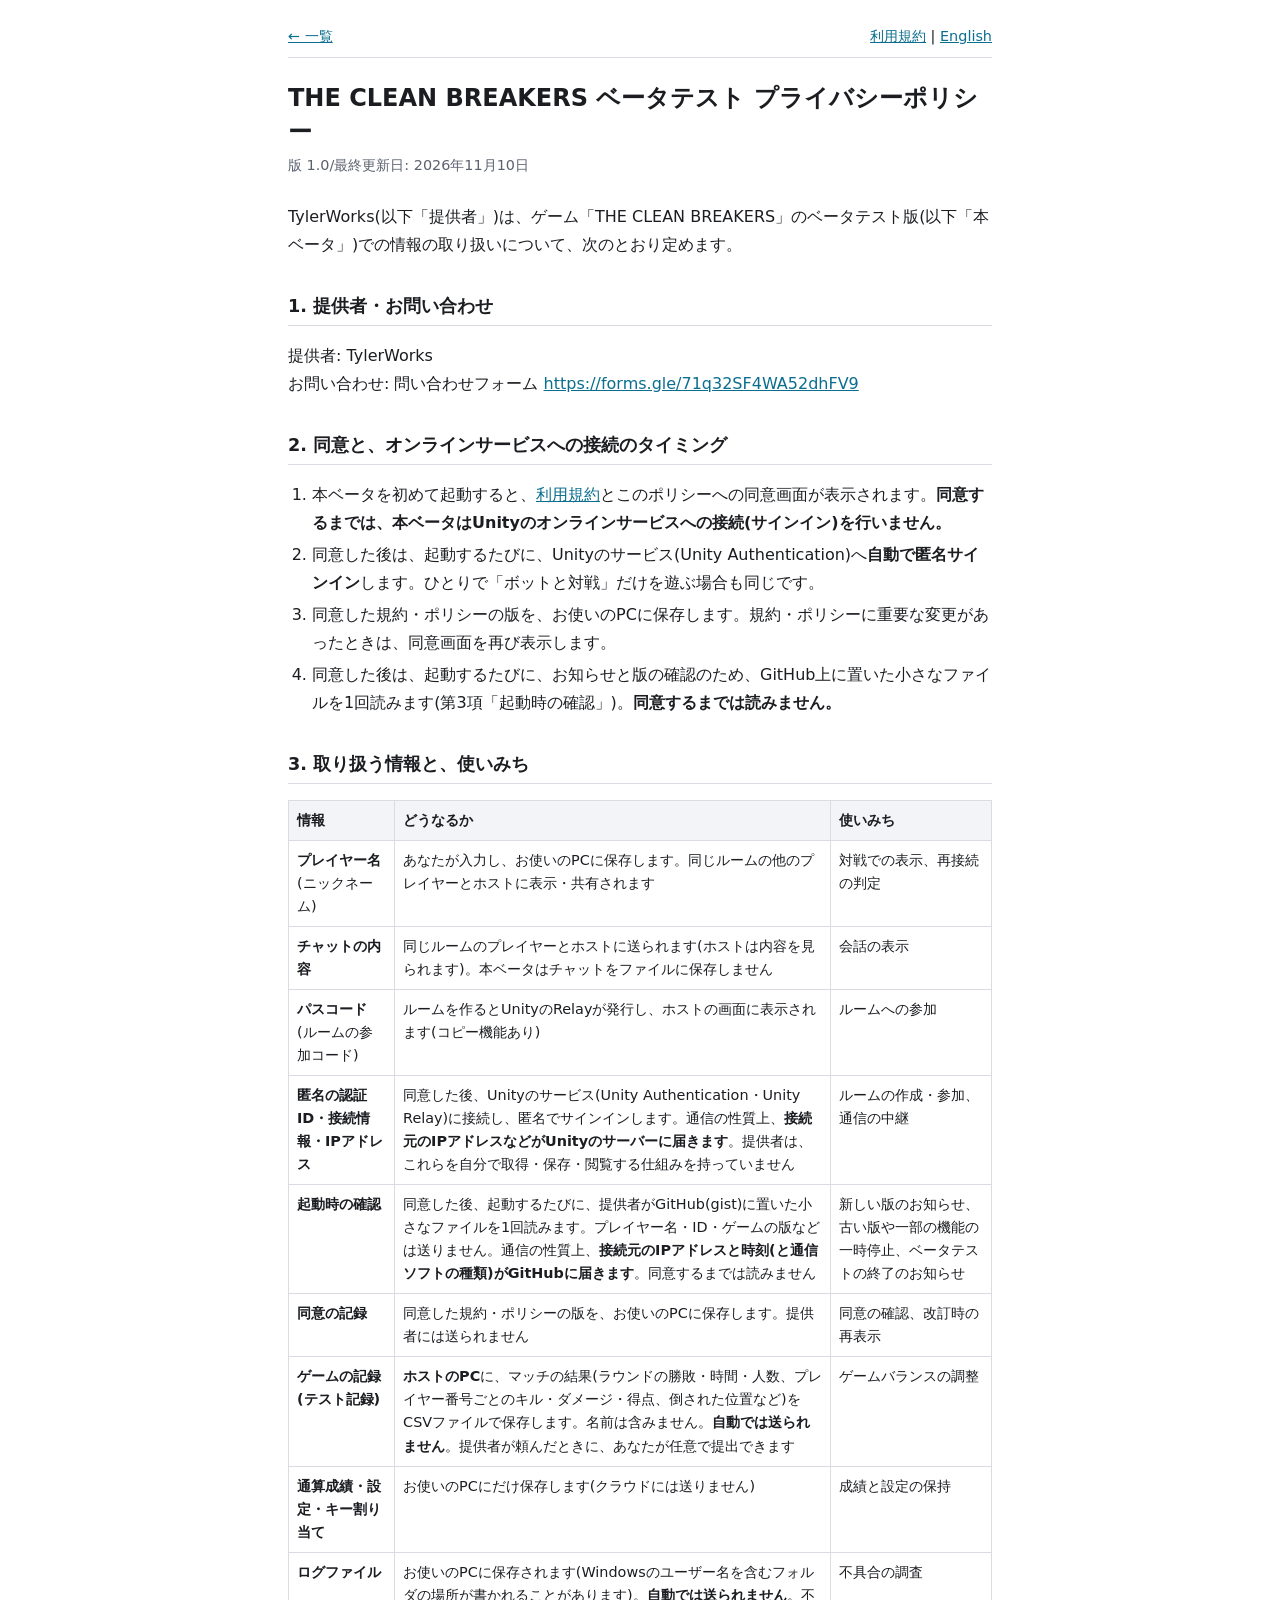
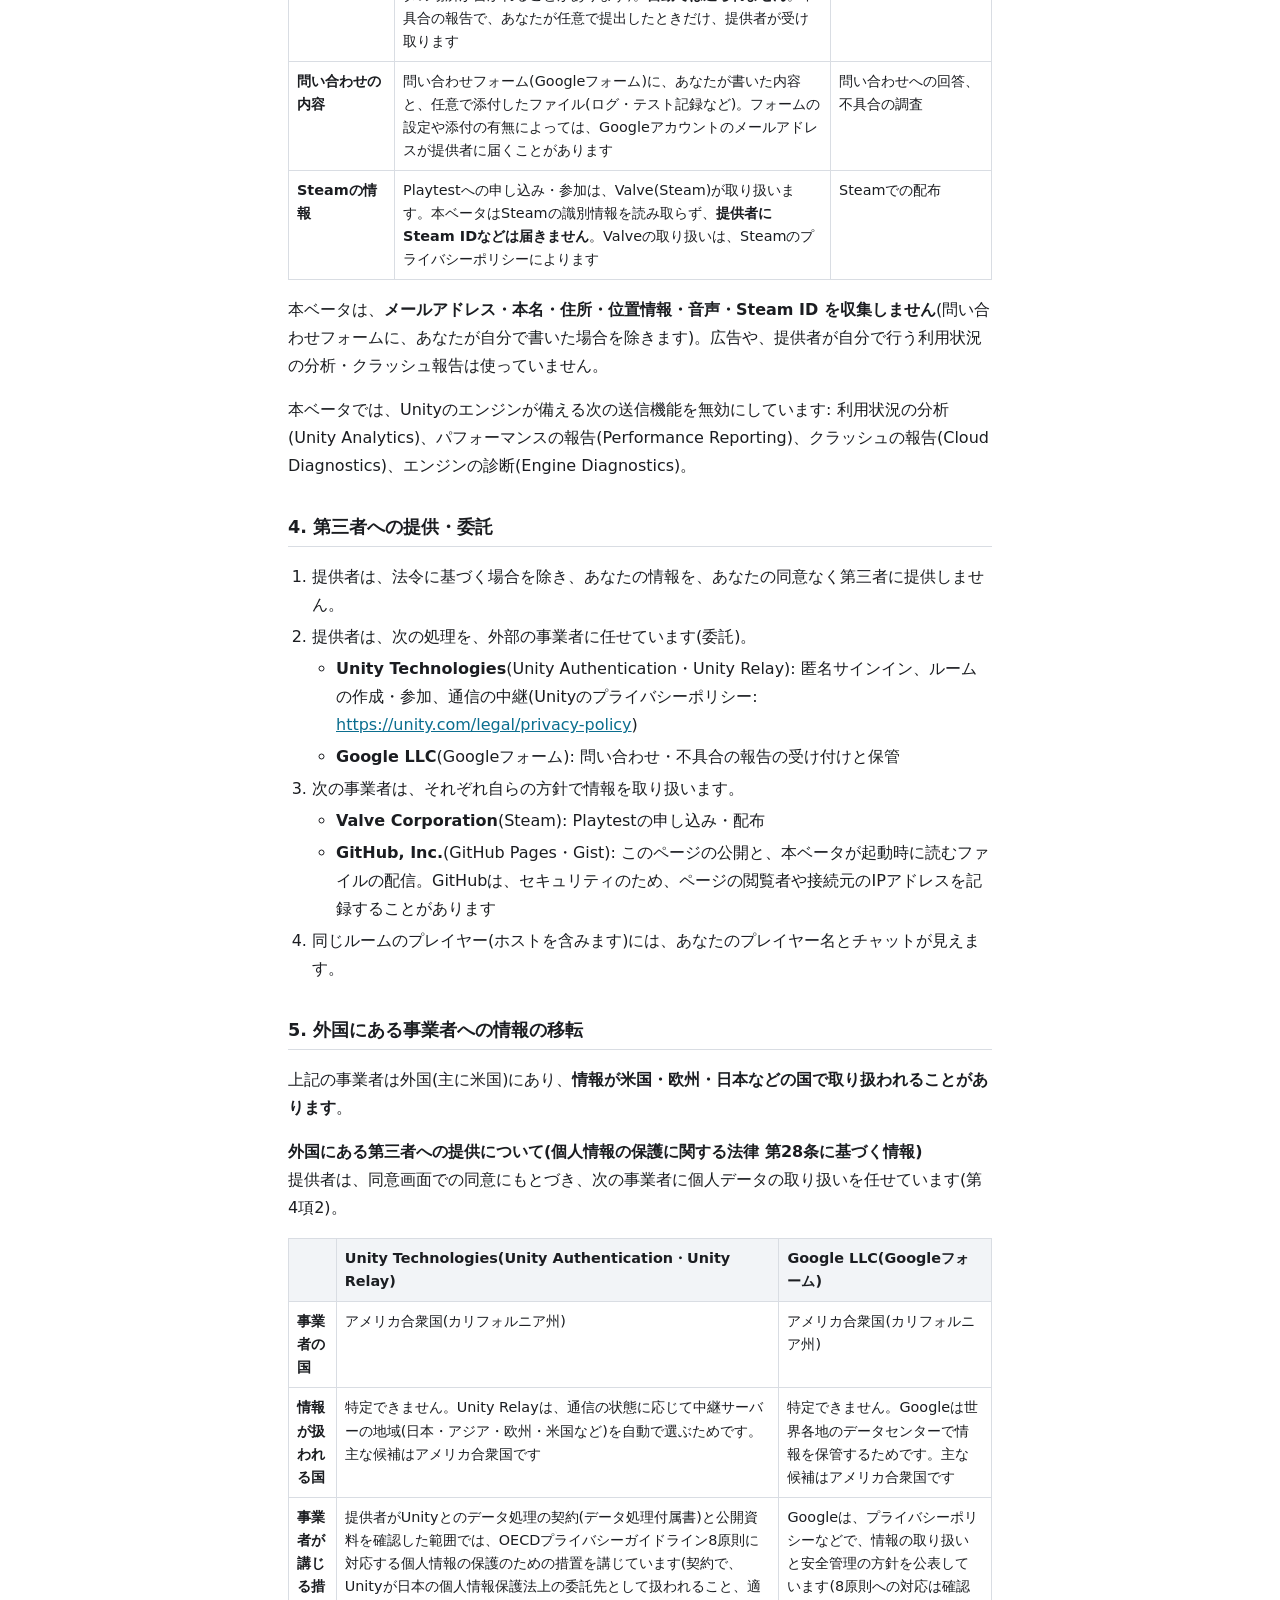
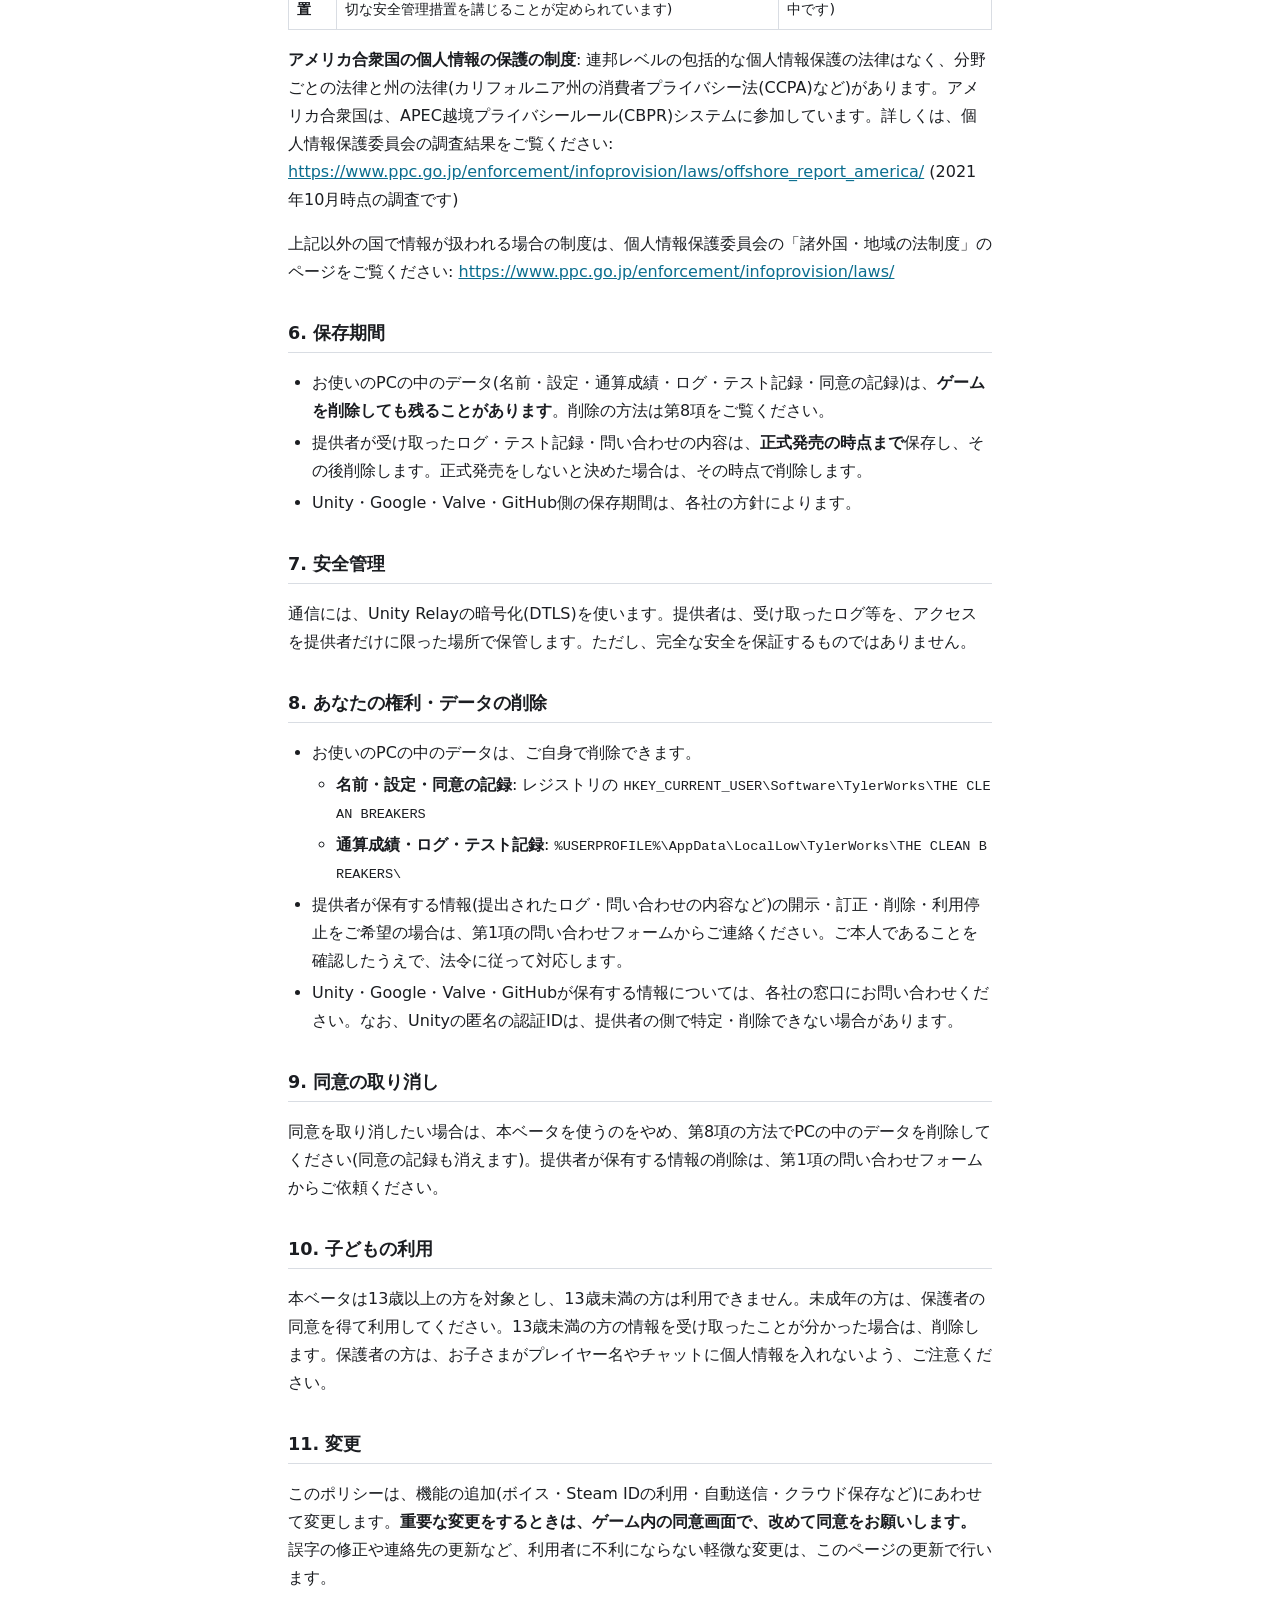
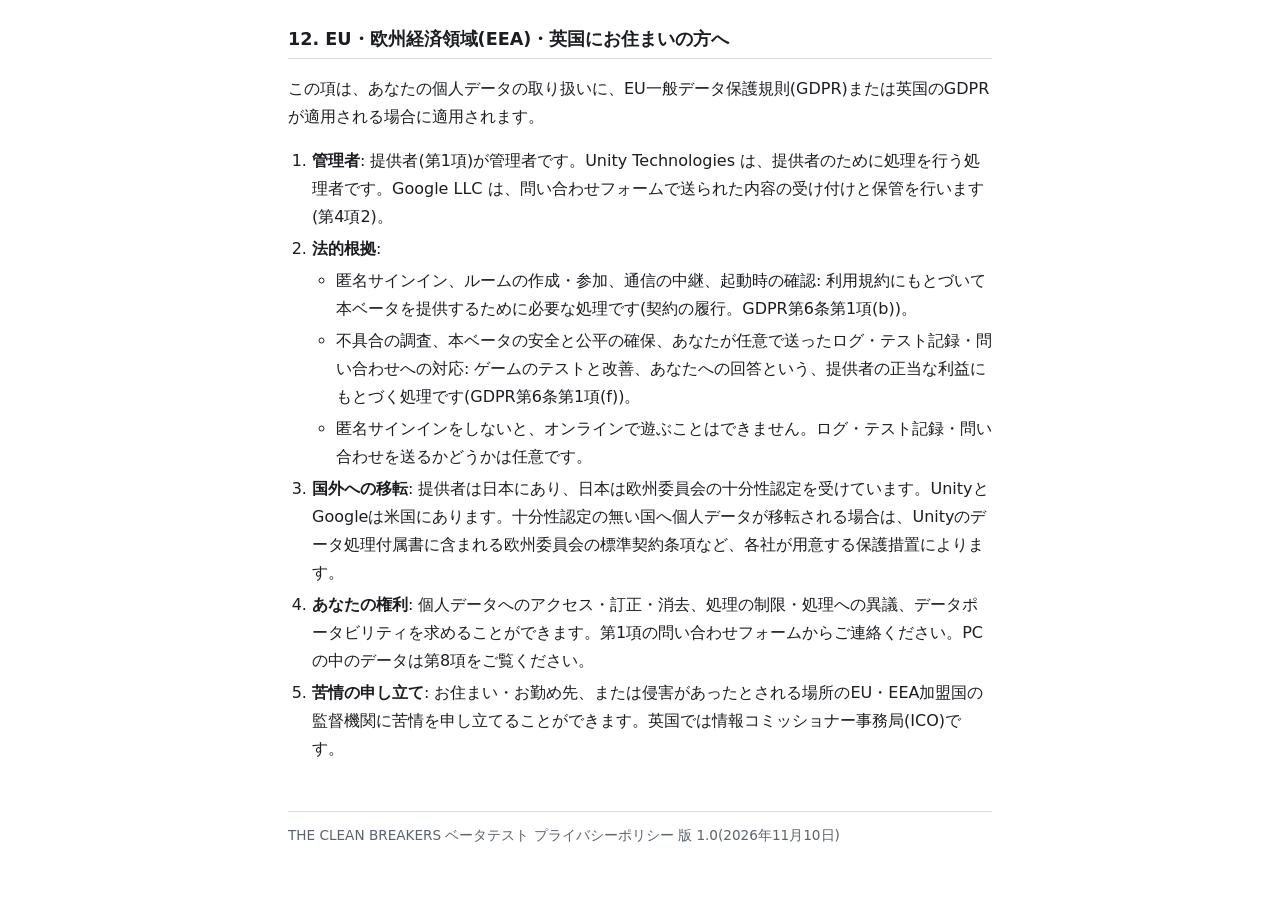
==== privacy_ja.html @ f7ca69fb "規約・プライバシーポリシー 1.0 を公開" ====
<!doctype html>
<html lang="ja">
<head>
<meta charset="utf-8">
<meta name="viewport" content="width=device-width, initial-scale=1">
<title>プライバシーポリシー | THE CLEAN BREAKERS ベータテスト</title>
<link rel="stylesheet" href="style.css">
</head>
<body>
<main>
<nav class="lang">
  <a href="index.html">← 一覧</a>
  <span><a href="terms_ja.html">利用規約</a> | <a href="privacy_en.html" lang="en" hreflang="en">English</a></span>
</nav>

<h1>THE CLEAN BREAKERS ベータテスト プライバシーポリシー</h1>
<p class="meta">版 1.0/最終更新日: 2026年11月10日</p>

<p>TylerWorks(以下「提供者」)は、ゲーム「THE CLEAN BREAKERS」のベータテスト版(以下「本ベータ」)での情報の取り扱いについて、次のとおり定めます。</p>

<h2>1. 提供者・お問い合わせ</h2>
<p>提供者: TylerWorks<br>
お問い合わせ: 問い合わせフォーム <a href="https://forms.gle/71q32SF4WA52dhFV9">https://forms.gle/71q32SF4WA52dhFV9</a></p>

<h2>2. 同意と、オンラインサービスへの接続のタイミング</h2>
<ol>
  <li>本ベータを初めて起動すると、<a href="terms_ja.html">利用規約</a>とこのポリシーへの同意画面が表示されます。<strong>同意するまでは、本ベータはUnityのオンラインサービスへの接続(サインイン)を行いません。</strong></li>
  <li>同意した後は、起動するたびに、Unityのサービス(Unity Authentication)へ<strong>自動で匿名サインイン</strong>します。ひとりで「ボットと対戦」だけを遊ぶ場合も同じです。</li>
  <li>同意した規約・ポリシーの版を、お使いのPCに保存します。規約・ポリシーに重要な変更があったときは、同意画面を再び表示します。</li>
  <li>同意した後は、起動するたびに、お知らせと版の確認のため、GitHub上に置いた小さなファイルを1回読みます(第3項「起動時の確認」)。<strong>同意するまでは読みません。</strong></li>
</ol>

<h2>3. 取り扱う情報と、使いみち</h2>
<div class="table-wrap">
<table>
  <thead><tr><th>情報</th><th>どうなるか</th><th>使いみち</th></tr></thead>
  <tbody>
    <tr><td><strong>プレイヤー名</strong>(ニックネーム)</td><td>あなたが入力し、お使いのPCに保存します。同じルームの他のプレイヤーとホストに表示・共有されます</td><td>対戦での表示、再接続の判定</td></tr>
    <tr><td><strong>チャットの内容</strong></td><td>同じルームのプレイヤーとホストに送られます(ホストは内容を見られます)。本ベータはチャットをファイルに保存しません</td><td>会話の表示</td></tr>
    <tr><td><strong>パスコード</strong>(ルームの参加コード)</td><td>ルームを作るとUnityのRelayが発行し、ホストの画面に表示されます(コピー機能あり)</td><td>ルームへの参加</td></tr>
    <tr><td><strong>匿名の認証ID・接続情報・IPアドレス</strong></td><td>同意した後、Unityのサービス(Unity Authentication・Unity Relay)に接続し、匿名でサインインします。通信の性質上、<strong>接続元のIPアドレスなどがUnityのサーバーに届きます</strong>。提供者は、これらを自分で取得・保存・閲覧する仕組みを持っていません</td><td>ルームの作成・参加、通信の中継</td></tr>
    <tr><td><strong>起動時の確認</strong></td><td>同意した後、起動するたびに、提供者がGitHub(gist)に置いた小さなファイルを1回読みます。プレイヤー名・ID・ゲームの版などは送りません。通信の性質上、<strong>接続元のIPアドレスと時刻(と通信ソフトの種類)がGitHubに届きます</strong>。同意するまでは読みません</td><td>新しい版のお知らせ、古い版や一部の機能の一時停止、ベータテストの終了のお知らせ</td></tr>
    <tr><td><strong>同意の記録</strong></td><td>同意した規約・ポリシーの版を、お使いのPCに保存します。提供者には送られません</td><td>同意の確認、改訂時の再表示</td></tr>
    <tr><td><strong>ゲームの記録(テスト記録)</strong></td><td><strong>ホストのPC</strong>に、マッチの結果(ラウンドの勝敗・時間・人数、プレイヤー番号ごとのキル・ダメージ・得点、倒された位置など)をCSVファイルで保存します。名前は含みません。<strong>自動では送られません</strong>。提供者が頼んだときに、あなたが任意で提出できます</td><td>ゲームバランスの調整</td></tr>
    <tr><td><strong>通算成績・設定・キー割り当て</strong></td><td>お使いのPCにだけ保存します(クラウドには送りません)</td><td>成績と設定の保持</td></tr>
    <tr><td><strong>ログファイル</strong></td><td>お使いのPCに保存されます(Windowsのユーザー名を含むフォルダの場所が書かれることがあります)。<strong>自動では送られません</strong>。不具合の報告で、あなたが任意で提出したときだけ、提供者が受け取ります</td><td>不具合の調査</td></tr>
    <tr><td><strong>問い合わせの内容</strong></td><td>問い合わせフォーム(Googleフォーム)に、あなたが書いた内容と、任意で添付したファイル(ログ・テスト記録など)。フォームの設定や添付の有無によっては、Googleアカウントのメールアドレスが提供者に届くことがあります</td><td>問い合わせへの回答、不具合の調査</td></tr>
    <tr><td><strong>Steamの情報</strong></td><td>Playtestへの申し込み・参加は、Valve(Steam)が取り扱います。本ベータはSteamの識別情報を読み取らず、<strong>提供者にSteam IDなどは届きません</strong>。Valveの取り扱いは、Steamのプライバシーポリシーによります</td><td>Steamでの配布</td></tr>
  </tbody>
</table>
</div>
<p>本ベータは、<strong>メールアドレス・本名・住所・位置情報・音声・Steam ID を収集しません</strong>(問い合わせフォームに、あなたが自分で書いた場合を除きます)。広告や、提供者が自分で行う利用状況の分析・クラッシュ報告は使っていません。</p>
<p>本ベータでは、Unityのエンジンが備える次の送信機能を無効にしています: 利用状況の分析(Unity Analytics)、パフォーマンスの報告(Performance Reporting)、クラッシュの報告(Cloud Diagnostics)、エンジンの診断(Engine Diagnostics)。</p>

<h2>4. 第三者への提供・委託</h2>
<ol>
  <li>提供者は、法令に基づく場合を除き、あなたの情報を、あなたの同意なく第三者に提供しません。</li>
  <li>提供者は、次の処理を、外部の事業者に任せています(委託)。
    <ul>
      <li><strong>Unity Technologies</strong>(Unity Authentication・Unity Relay): 匿名サインイン、ルームの作成・参加、通信の中継(Unityのプライバシーポリシー: <a href="https://unity.com/legal/privacy-policy">https://unity.com/legal/privacy-policy</a>)</li>
      <li><strong>Google LLC</strong>(Googleフォーム): 問い合わせ・不具合の報告の受け付けと保管</li>
    </ul>
  </li>
  <li>次の事業者は、それぞれ自らの方針で情報を取り扱います。
    <ul>
      <li><strong>Valve Corporation</strong>(Steam): Playtestの申し込み・配布</li>
      <li><strong>GitHub, Inc.</strong>(GitHub Pages・Gist): このページの公開と、本ベータが起動時に読むファイルの配信。GitHubは、セキュリティのため、ページの閲覧者や接続元のIPアドレスを記録することがあります</li>
    </ul>
  </li>
  <li>同じルームのプレイヤー(ホストを含みます)には、あなたのプレイヤー名とチャットが見えます。</li>
</ol>

<h2>5. 外国にある事業者への情報の移転</h2>
<p>上記の事業者は外国(主に米国)にあり、<strong>情報が米国・欧州・日本などの国で取り扱われることがあります</strong>。</p>
<p><strong>外国にある第三者への提供について(個人情報の保護に関する法律 第28条に基づく情報)</strong><br>
提供者は、同意画面での同意にもとづき、次の事業者に個人データの取り扱いを任せています(第4項2)。</p>
<div class="table-wrap">
<table>
  <thead><tr><th></th><th>Unity Technologies(Unity Authentication・Unity Relay)</th><th>Google LLC(Googleフォーム)</th></tr></thead>
  <tbody>
    <tr><td><strong>事業者の国</strong></td><td>アメリカ合衆国(カリフォルニア州)</td><td>アメリカ合衆国(カリフォルニア州)</td></tr>
    <tr><td><strong>情報が扱われる国</strong></td><td>特定できません。Unity Relayは、通信の状態に応じて中継サーバーの地域(日本・アジア・欧州・米国など)を自動で選ぶためです。主な候補はアメリカ合衆国です</td><td>特定できません。Googleは世界各地のデータセンターで情報を保管するためです。主な候補はアメリカ合衆国です</td></tr>
    <tr><td><strong>事業者が講じる措置</strong></td><td>提供者がUnityとのデータ処理の契約(データ処理付属書)と公開資料を確認した範囲では、OECDプライバシーガイドライン8原則に対応する個人情報の保護のための措置を講じています(契約で、Unityが日本の個人情報保護法上の委託先として扱われること、適切な安全管理措置を講じることが定められています)</td><td>Googleは、プライバシーポリシーなどで、情報の取り扱いと安全管理の方針を公表しています(8原則への対応は確認中です)</td></tr>
  </tbody>
</table>
</div>
<p><strong>アメリカ合衆国の個人情報の保護の制度</strong>: 連邦レベルの包括的な個人情報保護の法律はなく、分野ごとの法律と州の法律(カリフォルニア州の消費者プライバシー法(CCPA)など)があります。アメリカ合衆国は、APEC越境プライバシールール(CBPR)システムに参加しています。詳しくは、個人情報保護委員会の調査結果をご覧ください: <a href="https://www.ppc.go.jp/enforcement/infoprovision/laws/offshore_report_america/">https://www.ppc.go.jp/enforcement/infoprovision/laws/offshore_report_america/</a> (2021年10月時点の調査です)</p>
<p>上記以外の国で情報が扱われる場合の制度は、個人情報保護委員会の「諸外国・地域の法制度」のページをご覧ください: <a href="https://www.ppc.go.jp/enforcement/infoprovision/laws/">https://www.ppc.go.jp/enforcement/infoprovision/laws/</a></p>

<h2>6. 保存期間</h2>
<ul>
  <li>お使いのPCの中のデータ(名前・設定・通算成績・ログ・テスト記録・同意の記録)は、<strong>ゲームを削除しても残ることがあります</strong>。削除の方法は第8項をご覧ください。</li>
  <li>提供者が受け取ったログ・テスト記録・問い合わせの内容は、<strong>正式発売の時点まで</strong>保存し、その後削除します。正式発売をしないと決めた場合は、その時点で削除します。</li>
  <li>Unity・Google・Valve・GitHub側の保存期間は、各社の方針によります。</li>
</ul>

<h2>7. 安全管理</h2>
<p>通信には、Unity Relayの暗号化(DTLS)を使います。提供者は、受け取ったログ等を、アクセスを提供者だけに限った場所で保管します。ただし、完全な安全を保証するものではありません。</p>

<h2>8. あなたの権利・データの削除</h2>
<ul>
  <li>お使いのPCの中のデータは、ご自身で削除できます。
    <ul>
      <li><strong>名前・設定・同意の記録</strong>: レジストリの <code>HKEY_CURRENT_USER\Software\TylerWorks\THE CLEAN BREAKERS</code></li>
      <li><strong>通算成績・ログ・テスト記録</strong>: <code>%USERPROFILE%\AppData\LocalLow\TylerWorks\THE CLEAN BREAKERS\</code></li>
    </ul>
  </li>
  <li>提供者が保有する情報(提出されたログ・問い合わせの内容など)の開示・訂正・削除・利用停止をご希望の場合は、第1項の問い合わせフォームからご連絡ください。ご本人であることを確認したうえで、法令に従って対応します。</li>
  <li>Unity・Google・Valve・GitHubが保有する情報については、各社の窓口にお問い合わせください。なお、Unityの匿名の認証IDは、提供者の側で特定・削除できない場合があります。</li>
</ul>

<h2>9. 同意の取り消し</h2>
<p>同意を取り消したい場合は、本ベータを使うのをやめ、第8項の方法でPCの中のデータを削除してください(同意の記録も消えます)。提供者が保有する情報の削除は、第1項の問い合わせフォームからご依頼ください。</p>

<h2>10. 子どもの利用</h2>
<p>本ベータは13歳以上の方を対象とし、13歳未満の方は利用できません。未成年の方は、保護者の同意を得て利用してください。13歳未満の方の情報を受け取ったことが分かった場合は、削除します。保護者の方は、お子さまがプレイヤー名やチャットに個人情報を入れないよう、ご注意ください。</p>

<h2>11. 変更</h2>
<p>このポリシーは、機能の追加(ボイス・Steam IDの利用・自動送信・クラウド保存など)にあわせて変更します。<strong>重要な変更をするときは、ゲーム内の同意画面で、改めて同意をお願いします。</strong> 誤字の修正や連絡先の更新など、利用者に不利にならない軽微な変更は、このページの更新で行います。</p>

<h2>12. EU・欧州経済領域(EEA)・英国にお住まいの方へ</h2>
<p>この項は、あなたの個人データの取り扱いに、EU一般データ保護規則(GDPR)または英国のGDPRが適用される場合に適用されます。</p>
<ol>
  <li><strong>管理者</strong>: 提供者(第1項)が管理者です。Unity Technologies は、提供者のために処理を行う処理者です。Google LLC は、問い合わせフォームで送られた内容の受け付けと保管を行います(第4項2)。</li>
  <li><strong>法的根拠</strong>:
    <ul>
      <li>匿名サインイン、ルームの作成・参加、通信の中継、起動時の確認: 利用規約にもとづいて本ベータを提供するために必要な処理です(契約の履行。GDPR第6条第1項(b))。</li>
      <li>不具合の調査、本ベータの安全と公平の確保、あなたが任意で送ったログ・テスト記録・問い合わせへの対応: ゲームのテストと改善、あなたへの回答という、提供者の正当な利益にもとづく処理です(GDPR第6条第1項(f))。</li>
      <li>匿名サインインをしないと、オンラインで遊ぶことはできません。ログ・テスト記録・問い合わせを送るかどうかは任意です。</li>
    </ul>
  </li>
  <li><strong>国外への移転</strong>: 提供者は日本にあり、日本は欧州委員会の十分性認定を受けています。UnityとGoogleは米国にあります。十分性認定の無い国へ個人データが移転される場合は、Unityのデータ処理付属書に含まれる欧州委員会の標準契約条項など、各社が用意する保護措置によります。</li>
  <li><strong>あなたの権利</strong>: 個人データへのアクセス・訂正・消去、処理の制限・処理への異議、データポータビリティを求めることができます。第1項の問い合わせフォームからご連絡ください。PCの中のデータは第8項をご覧ください。</li>
  <li><strong>苦情の申し立て</strong>: お住まい・お勤め先、または侵害があったとされる場所のEU・EEA加盟国の監督機関に苦情を申し立てることができます。英国では情報コミッショナー事務局(ICO)です。</li>
</ol>

<footer>THE CLEAN BREAKERS ベータテスト プライバシーポリシー 版 1.0(2026年11月10日)</footer>
</main>
</body>
</html>
---- style.css ----
/* THE CLEAN BREAKERS ベータテスト 規約ページ共通のスタイル
   外部フォント・外部ライブラリ・Cookie・アクセス解析は使わない */
:root {
  --bg: #ffffff;
  --text: #1b1d21;
  --muted: #5b6270;
  --line: #d9dde3;
  --accent: #0b6e8f;
  --table-head: #f2f4f7;
  --ph-bg: #fff3b0;
  --ph-text: #5c4500;
}
@media (prefers-color-scheme: dark) {
  :root {
    --bg: #15171b;
    --text: #e6e8eb;
    --muted: #a3aab5;
    --line: #343942;
    --accent: #5cc3e3;
    --table-head: #1f2329;
    --ph-bg: #5c4a00;
    --ph-text: #fff3b0;
  }
}
* { box-sizing: border-box; }
html { -webkit-text-size-adjust: 100%; }
body {
  margin: 0;
  background: var(--bg);
  color: var(--text);
  font-family: system-ui, -apple-system, "Segoe UI", "Hiragino Sans", "Yu Gothic UI", "Meiryo", sans-serif;
  font-size: 16px;
  line-height: 1.75;
}
main { max-width: 46rem; margin: 0 auto; padding: 1.5rem 1rem 4rem; }
nav.lang {
  display: flex; flex-wrap: wrap; gap: .5rem 1rem; justify-content: space-between;
  border-bottom: 1px solid var(--line); padding-bottom: .5rem; margin-bottom: 1.5rem;
  font-size: .9rem;
}
a { color: var(--accent); }
h1 { font-size: 1.5rem; line-height: 1.4; margin: 0 0 .25rem; }
h2 { font-size: 1.1rem; margin: 2rem 0 .5rem; padding-bottom: .2rem; border-bottom: 1px solid var(--line); }
p.meta { color: var(--muted); margin: 0 0 1.5rem; font-size: .9rem; }
ol, ul { padding-left: 1.5rem; }
li { margin: .25rem 0; }
.table-wrap { overflow-x: auto; margin: 1rem 0; }
table { border-collapse: collapse; width: 100%; font-size: .9rem; line-height: 1.6; }
th, td { border: 1px solid var(--line); padding: .5rem; text-align: left; vertical-align: top; }
th { background: var(--table-head); }
code { font-family: ui-monospace, "Cascadia Mono", Consolas, monospace; font-size: .85em; word-break: break-all; }
.ph { background: var(--ph-bg); color: var(--ph-text); padding: 0 .2em; border-radius: 3px; }
ul.doclist { list-style: none; padding: 0; }
ul.doclist li { margin: .5rem 0; }
footer { margin-top: 3rem; color: var(--muted); font-size: .85rem; border-top: 1px solid var(--line); padding-top: .75rem; }
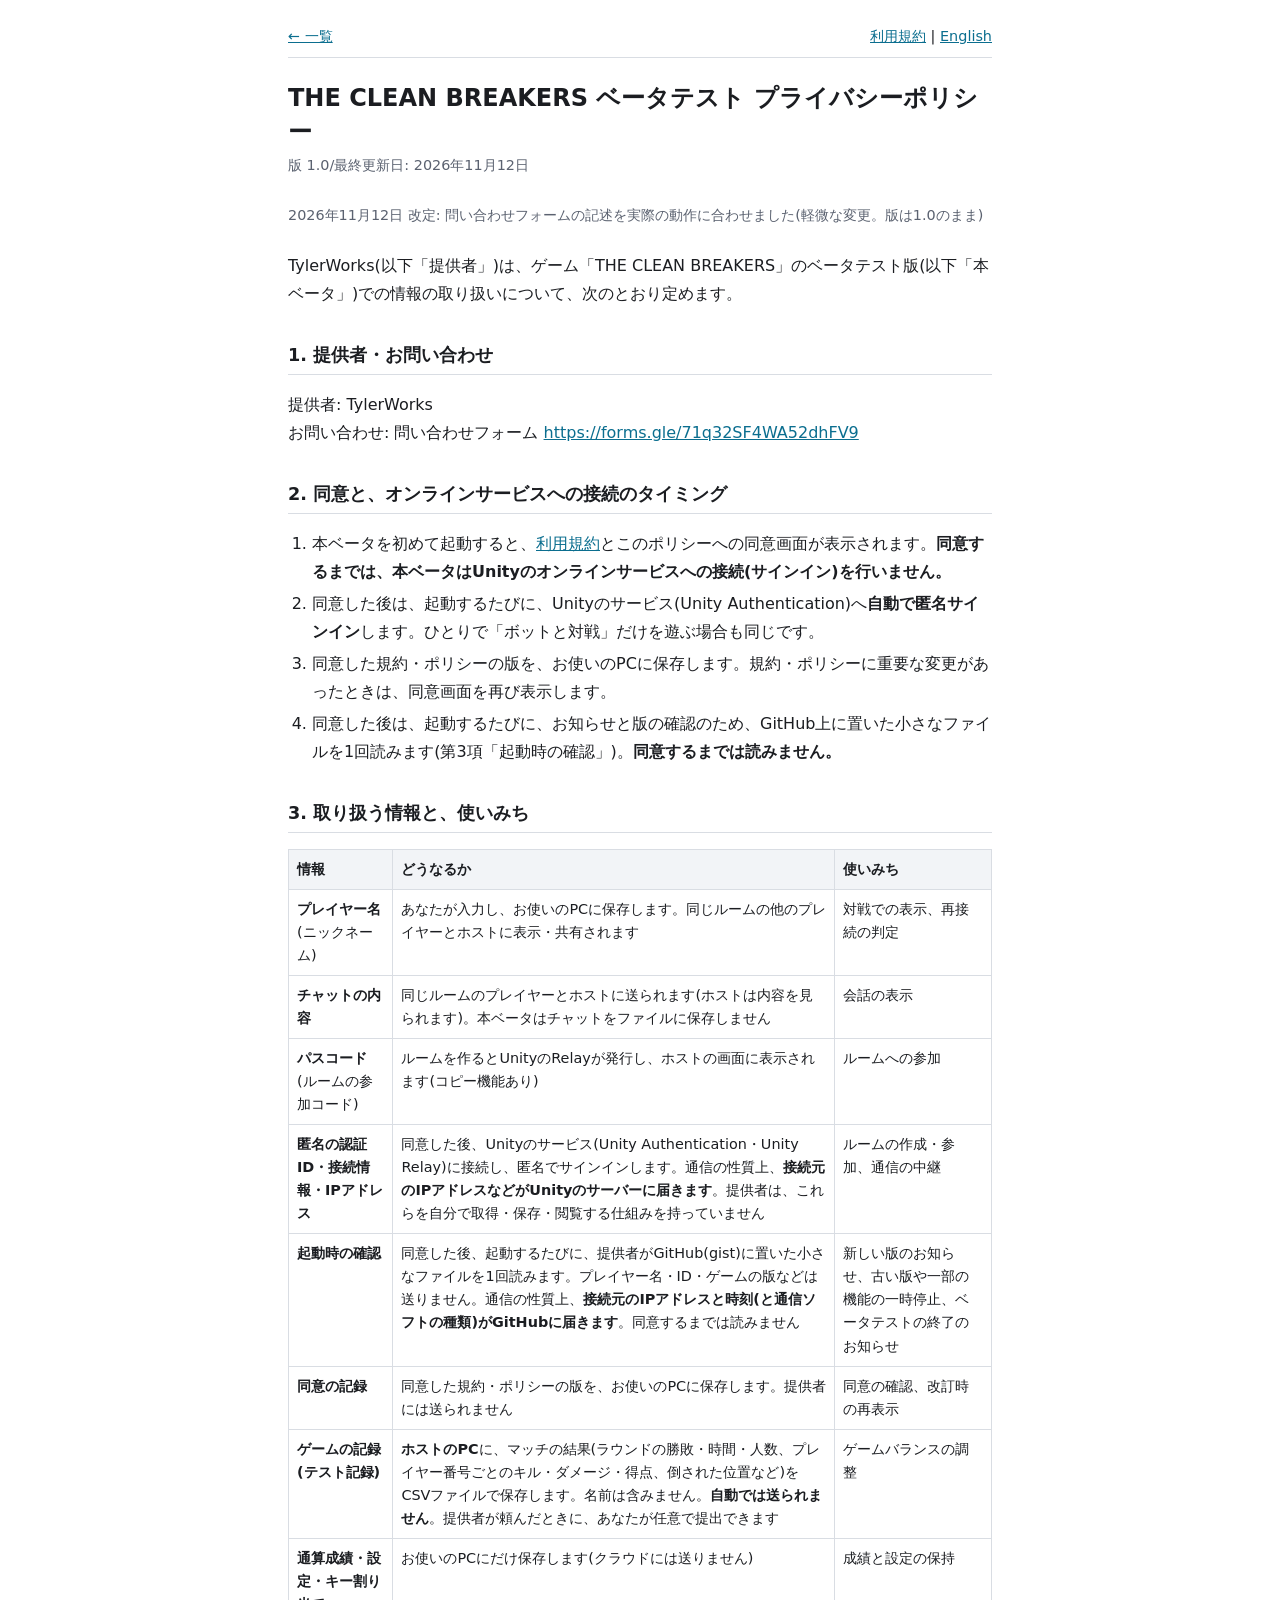
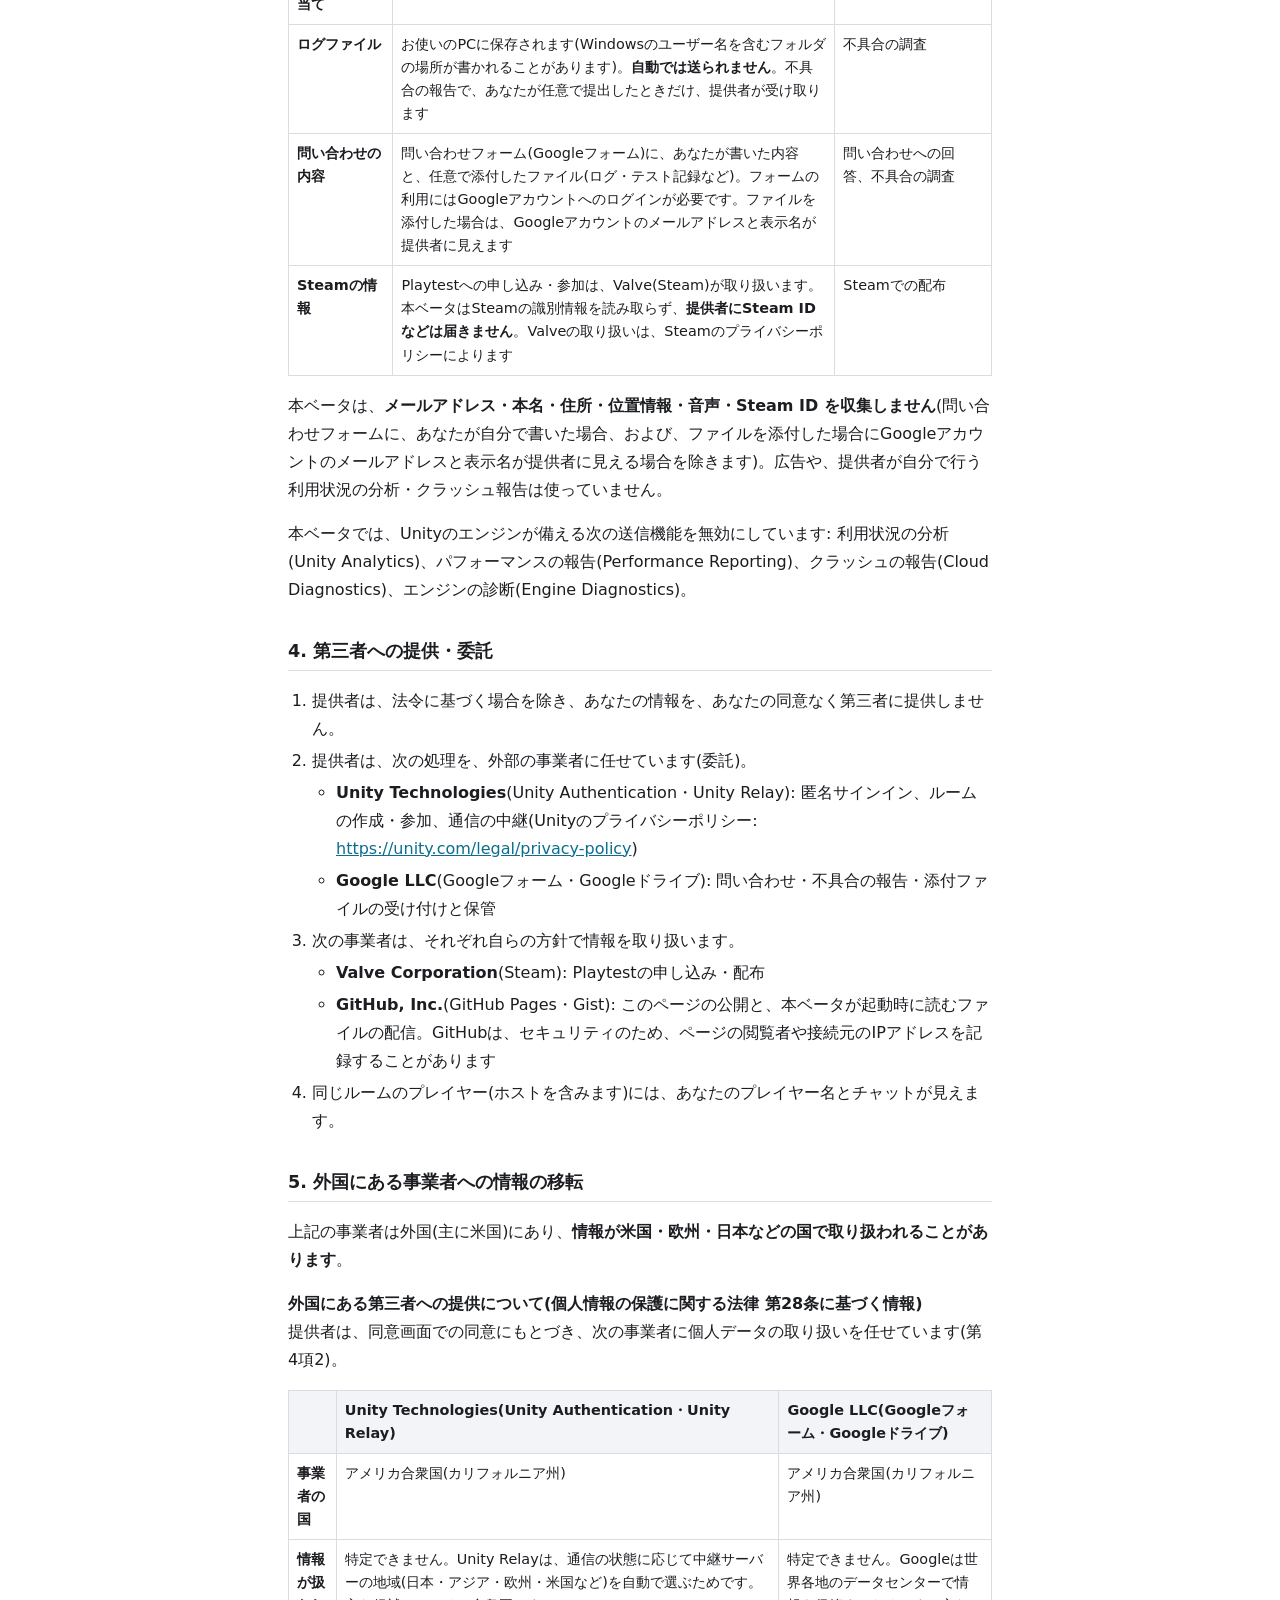
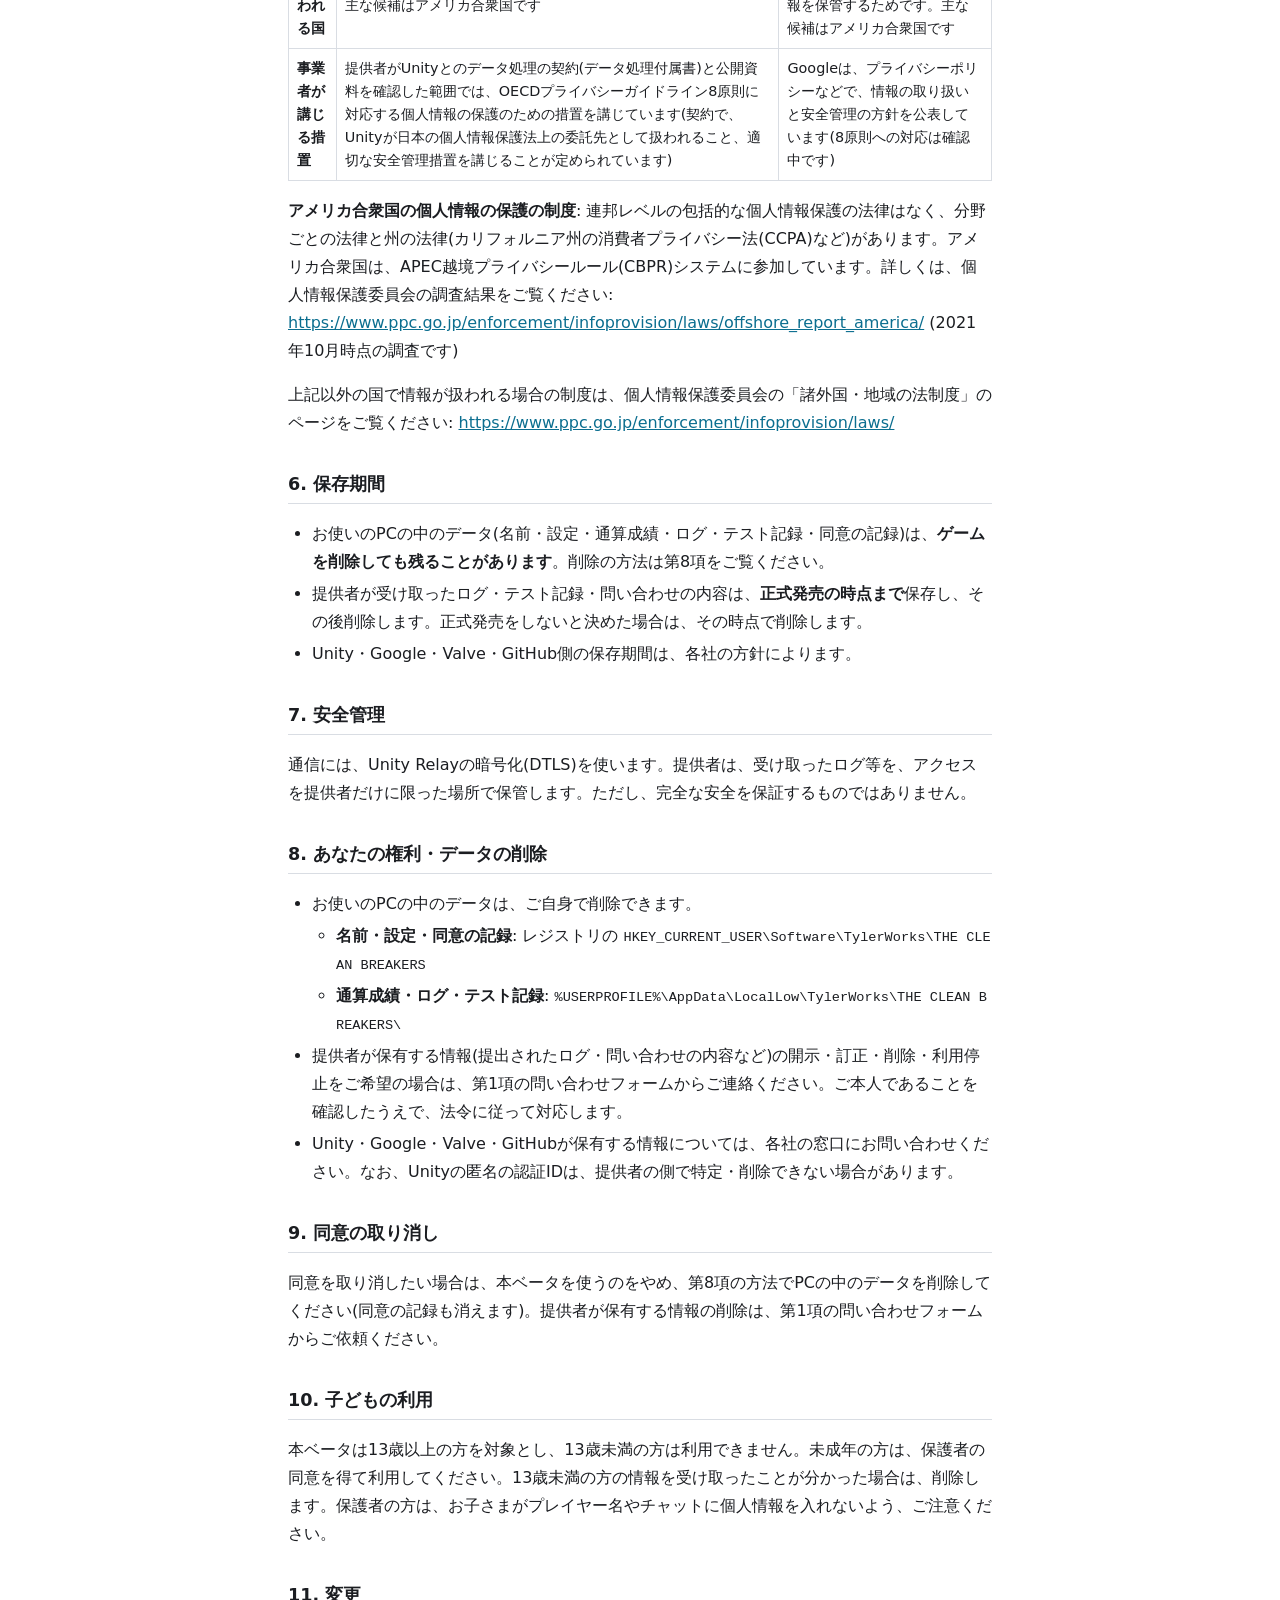
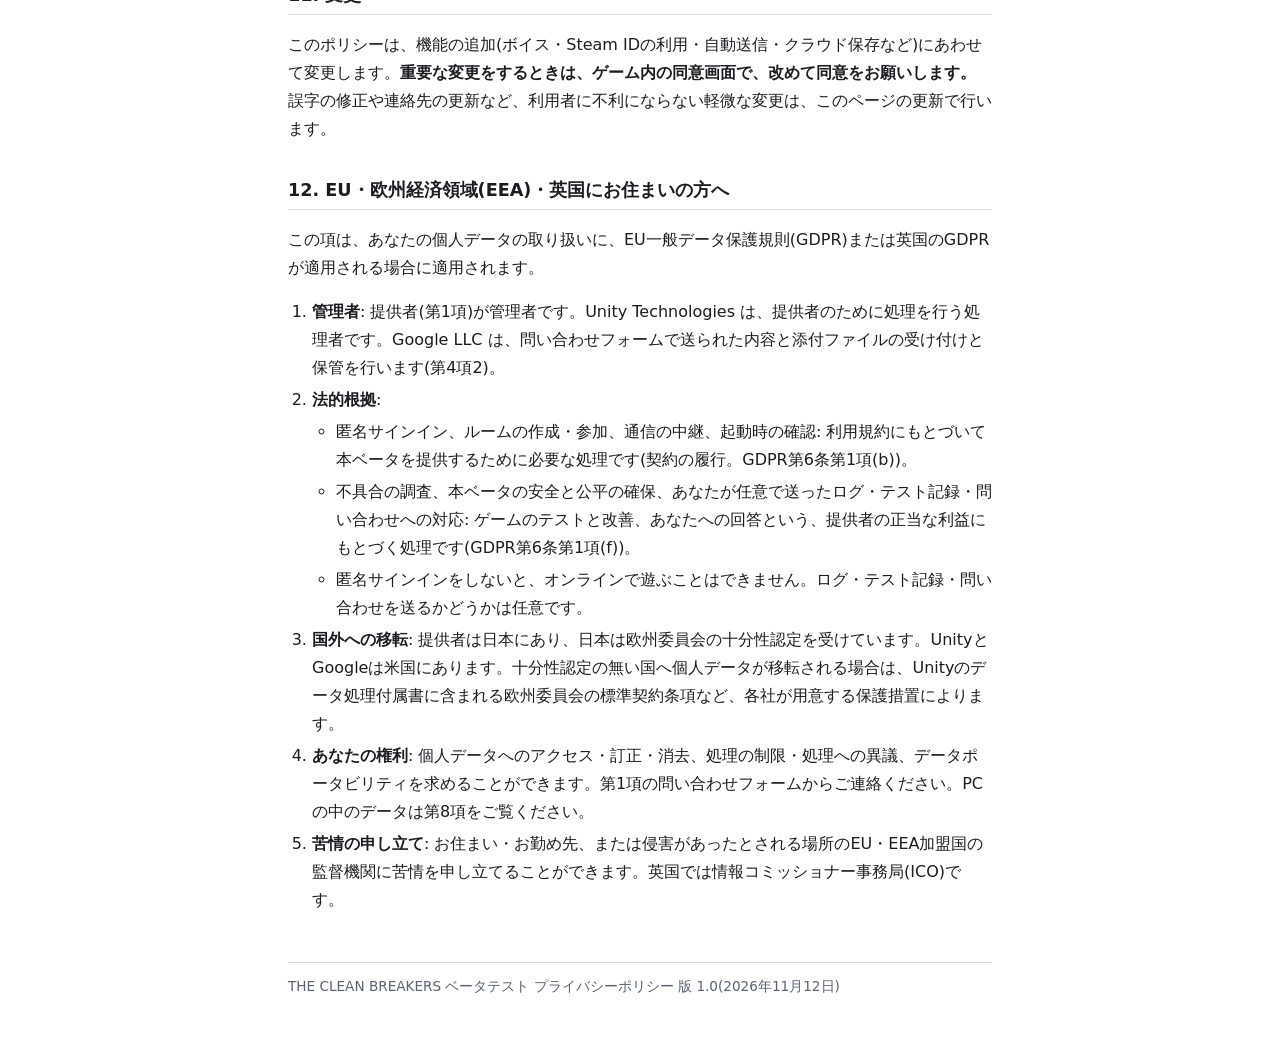
==== commit afb4452d: "問い合わせフォームの記述を実際の動作に合わせて改定(2026-11-12)" ====
--- a/privacy_ja.html
+++ b/privacy_ja.html
@@ -14,7 +14,8 @@
 </nav>
 
 <h1>THE CLEAN BREAKERS ベータテスト プライバシーポリシー</h1>
-<p class="meta">版 1.0/最終更新日: 2026年11月10日</p>
+<p class="meta">版 1.0/最終更新日: 2026年11月12日</p>
+<p class="meta">2026年11月12日 改定: 問い合わせフォームの記述を実際の動作に合わせました(軽微な変更。版は1.0のまま)</p>
 
 <p>TylerWorks(以下「提供者」)は、ゲーム「THE CLEAN BREAKERS」のベータテスト版(以下「本ベータ」)での情報の取り扱いについて、次のとおり定めます。</p>
 
@@ -44,12 +45,12 @@
     <tr><td><strong>ゲームの記録(テスト記録)</strong></td><td><strong>ホストのPC</strong>に、マッチの結果(ラウンドの勝敗・時間・人数、プレイヤー番号ごとのキル・ダメージ・得点、倒された位置など)をCSVファイルで保存します。名前は含みません。<strong>自動では送られません</strong>。提供者が頼んだときに、あなたが任意で提出できます</td><td>ゲームバランスの調整</td></tr>
     <tr><td><strong>通算成績・設定・キー割り当て</strong></td><td>お使いのPCにだけ保存します(クラウドには送りません)</td><td>成績と設定の保持</td></tr>
     <tr><td><strong>ログファイル</strong></td><td>お使いのPCに保存されます(Windowsのユーザー名を含むフォルダの場所が書かれることがあります)。<strong>自動では送られません</strong>。不具合の報告で、あなたが任意で提出したときだけ、提供者が受け取ります</td><td>不具合の調査</td></tr>
-    <tr><td><strong>問い合わせの内容</strong></td><td>問い合わせフォーム(Googleフォーム)に、あなたが書いた内容と、任意で添付したファイル(ログ・テスト記録など)。フォームの設定や添付の有無によっては、Googleアカウントのメールアドレスが提供者に届くことがあります</td><td>問い合わせへの回答、不具合の調査</td></tr>
+    <tr><td><strong>問い合わせの内容</strong></td><td>問い合わせフォーム(Googleフォーム)に、あなたが書いた内容と、任意で添付したファイル(ログ・テスト記録など)。フォームの利用にはGoogleアカウントへのログインが必要です。ファイルを添付した場合は、Googleアカウントのメールアドレスと表示名が提供者に見えます</td><td>問い合わせへの回答、不具合の調査</td></tr>
     <tr><td><strong>Steamの情報</strong></td><td>Playtestへの申し込み・参加は、Valve(Steam)が取り扱います。本ベータはSteamの識別情報を読み取らず、<strong>提供者にSteam IDなどは届きません</strong>。Valveの取り扱いは、Steamのプライバシーポリシーによります</td><td>Steamでの配布</td></tr>
   </tbody>
 </table>
 </div>
-<p>本ベータは、<strong>メールアドレス・本名・住所・位置情報・音声・Steam ID を収集しません</strong>(問い合わせフォームに、あなたが自分で書いた場合を除きます)。広告や、提供者が自分で行う利用状況の分析・クラッシュ報告は使っていません。</p>
+<p>本ベータは、<strong>メールアドレス・本名・住所・位置情報・音声・Steam ID を収集しません</strong>(問い合わせフォームに、あなたが自分で書いた場合、および、ファイルを添付した場合にGoogleアカウントのメールアドレスと表示名が提供者に見える場合を除きます)。広告や、提供者が自分で行う利用状況の分析・クラッシュ報告は使っていません。</p>
 <p>本ベータでは、Unityのエンジンが備える次の送信機能を無効にしています: 利用状況の分析(Unity Analytics)、パフォーマンスの報告(Performance Reporting)、クラッシュの報告(Cloud Diagnostics)、エンジンの診断(Engine Diagnostics)。</p>
 
 <h2>4. 第三者への提供・委託</h2>
@@ -58,7 +59,7 @@
   <li>提供者は、次の処理を、外部の事業者に任せています(委託)。
     <ul>
       <li><strong>Unity Technologies</strong>(Unity Authentication・Unity Relay): 匿名サインイン、ルームの作成・参加、通信の中継(Unityのプライバシーポリシー: <a href="https://unity.com/legal/privacy-policy">https://unity.com/legal/privacy-policy</a>)</li>
-      <li><strong>Google LLC</strong>(Googleフォーム): 問い合わせ・不具合の報告の受け付けと保管</li>
+      <li><strong>Google LLC</strong>(Googleフォーム・Googleドライブ): 問い合わせ・不具合の報告・添付ファイルの受け付けと保管</li>
     </ul>
   </li>
   <li>次の事業者は、それぞれ自らの方針で情報を取り扱います。
@@ -76,7 +77,7 @@
 提供者は、同意画面での同意にもとづき、次の事業者に個人データの取り扱いを任せています(第4項2)。</p>
 <div class="table-wrap">
 <table>
-  <thead><tr><th></th><th>Unity Technologies(Unity Authentication・Unity Relay)</th><th>Google LLC(Googleフォーム)</th></tr></thead>
+  <thead><tr><th></th><th>Unity Technologies(Unity Authentication・Unity Relay)</th><th>Google LLC(Googleフォーム・Googleドライブ)</th></tr></thead>
   <tbody>
     <tr><td><strong>事業者の国</strong></td><td>アメリカ合衆国(カリフォルニア州)</td><td>アメリカ合衆国(カリフォルニア州)</td></tr>
     <tr><td><strong>情報が扱われる国</strong></td><td>特定できません。Unity Relayは、通信の状態に応じて中継サーバーの地域(日本・アジア・欧州・米国など)を自動で選ぶためです。主な候補はアメリカ合衆国です</td><td>特定できません。Googleは世界各地のデータセンターで情報を保管するためです。主な候補はアメリカ合衆国です</td></tr>
@@ -121,7 +122,7 @@
 <h2>12. EU・欧州経済領域(EEA)・英国にお住まいの方へ</h2>
 <p>この項は、あなたの個人データの取り扱いに、EU一般データ保護規則(GDPR)または英国のGDPRが適用される場合に適用されます。</p>
 <ol>
-  <li><strong>管理者</strong>: 提供者(第1項)が管理者です。Unity Technologies は、提供者のために処理を行う処理者です。Google LLC は、問い合わせフォームで送られた内容の受け付けと保管を行います(第4項2)。</li>
+  <li><strong>管理者</strong>: 提供者(第1項)が管理者です。Unity Technologies は、提供者のために処理を行う処理者です。Google LLC は、問い合わせフォームで送られた内容と添付ファイルの受け付けと保管を行います(第4項2)。</li>
   <li><strong>法的根拠</strong>:
     <ul>
       <li>匿名サインイン、ルームの作成・参加、通信の中継、起動時の確認: 利用規約にもとづいて本ベータを提供するために必要な処理です(契約の履行。GDPR第6条第1項(b))。</li>
@@ -134,7 +135,7 @@
   <li><strong>苦情の申し立て</strong>: お住まい・お勤め先、または侵害があったとされる場所のEU・EEA加盟国の監督機関に苦情を申し立てることができます。英国では情報コミッショナー事務局(ICO)です。</li>
 </ol>
 
-<footer>THE CLEAN BREAKERS ベータテスト プライバシーポリシー 版 1.0(2026年11月10日)</footer>
+<footer>THE CLEAN BREAKERS ベータテスト プライバシーポリシー 版 1.0(2026年11月12日)</footer>
 </main>
 </body>
 </html>
